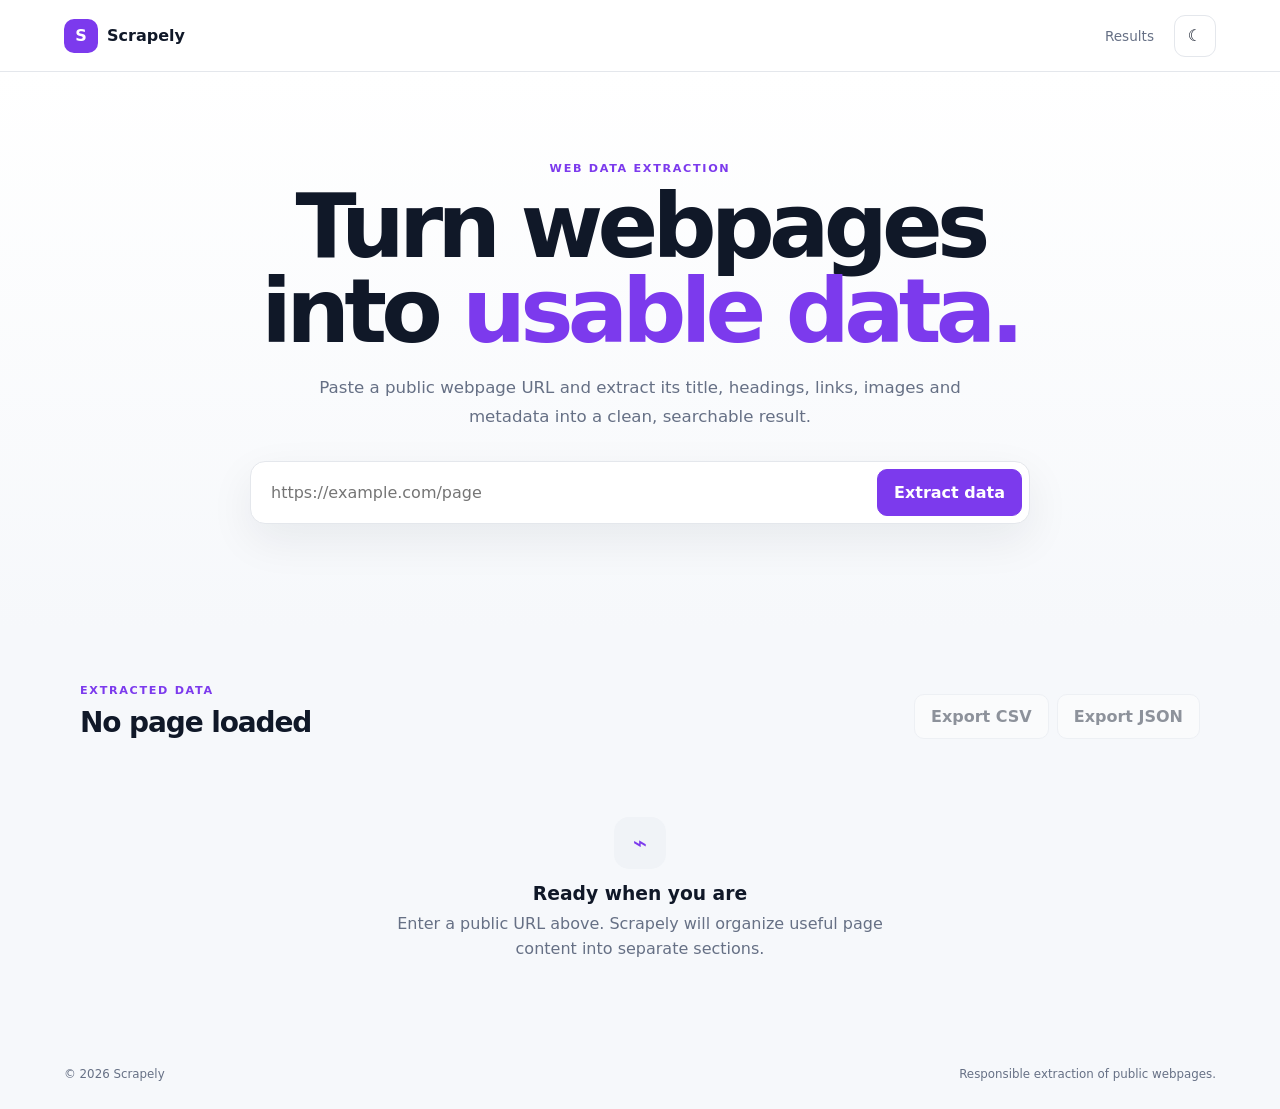
==== index.html @ bc6413c2 "first push" ====
<!doctype html>
<html lang="en">
<head>
<meta charset="UTF-8"><meta name="viewport" content="width=device-width,initial-scale=1">
<meta name="description" content="Scrapely extracts useful structured data from public webpages.">
<title>Scrapely — Web Data Extractor</title><link rel="stylesheet" href="styles.css">
</head>
<body>
<header class="topbar"><a class="brand" href="#"><span class="logo">S</span> Scrapely</a>
<nav><a href="#results">Results</a><button id="theme" class="icon">☾</button></nav></header>
<main>
<section class="hero"><div class="hero-inner"><p class="eyebrow">WEB DATA EXTRACTION</p>
<h1>Turn webpages into <span>usable data.</span></h1>
<p class="sub">Paste a public webpage URL and extract its title, headings, links, images and metadata into a clean, searchable result.</p>
<form id="extractForm"><input id="url" type="url" placeholder="https://example.com/page" required><button class="primary">Extract data</button></form>
<p id="status" class="status"></p></div></section>
<section class="container" id="results">
<div class="toolbar"><div><p class="eyebrow">EXTRACTED DATA</p><h2 id="resultTitle">No page loaded</h2></div>
<div class="toolbar-actions"><button id="csv" class="secondary" disabled>Export CSV</button><button id="json" class="secondary" disabled>Export JSON</button></div></div>
<div id="empty" class="empty"><div class="empty-icon">⌁</div><h3>Ready when you are</h3><p>Enter a public URL above. Scrapely will organize useful page content into separate sections.</p></div>
<div id="data" hidden><div class="stats">
<article><span>Headings</span><strong id="headingCount">0</strong></article><article><span>Links</span><strong id="linkCount">0</strong></article>
<article><span>Images</span><strong id="imageCount">0</strong></article><article><span>Metadata</span><strong id="metaCount">0</strong></article></div>
<div class="search-row"><input id="search" type="search" placeholder="Filter extracted content..."></div>
<div class="result-grid">
<section class="panel"><h3>Page information</h3><div id="pageInfo"></div></section>
<section class="panel"><h3>Headings</h3><div id="headings"></div></section>
<section class="panel wide"><h3>Links</h3><div id="links"></div></section>
<section class="panel wide"><h3>Images</h3><div id="images"></div></section>
<section class="panel wide"><h3>Metadata</h3><div id="metadata"></div></section>
</div></div></section>
</main>
<footer><span>© 2026 Scrapely</span><span>Responsible extraction of public webpages.</span></footer>
<div id="toast" class="toast"></div><script src="app.js"></script>
</body></html>
---- styles.css ----
*{box-sizing:border-box}:root{--bg:#f6f8fb;--surface:#fff;--soft:#f0f3f7;--text:#101828;--muted:#667085;--border:#e4e7ec;--accent:#7c3aed;--accent2:#6d28d9;--danger:#dc2626;--shadow:0 16px 45px rgba(16,24,40,.07)}body.dark{--bg:#0b1020;--surface:#121a2b;--soft:#182235;--text:#f4f7fb;--muted:#9aa7bd;--border:#26334a;--shadow:0 16px 45px rgba(0,0,0,.25)}body{margin:0;background:var(--bg);color:var(--text);font-family:Inter,system-ui,-apple-system,"Segoe UI",sans-serif}a{color:inherit}button,input{font:inherit}button{cursor:pointer}.topbar{height:72px;padding:0 5vw;display:flex;align-items:center;justify-content:space-between;background:var(--surface);border-bottom:1px solid var(--border);position:sticky;top:0;z-index:5}.brand{text-decoration:none;font-weight:850;display:flex;align-items:center;gap:9px}.logo{width:34px;height:34px;border-radius:10px;background:var(--accent);color:#fff;display:grid;place-items:center}.topbar nav{display:flex;gap:20px;align-items:center}.topbar nav a{text-decoration:none;color:var(--muted);font-size:.85rem}.icon{width:42px;height:42px;border:1px solid var(--border);border-radius:11px;background:var(--surface);color:var(--text)}.hero{padding:90px 20px 75px;background:linear-gradient(180deg,var(--surface),var(--bg))}.hero-inner{width:min(850px,100%);margin:auto;text-align:center}.eyebrow{margin:0 0 9px;color:var(--accent);font-size:.7rem;letter-spacing:.15em;font-weight:850}.hero h1{font-size:clamp(2.9rem,7vw,5.7rem);line-height:.95;letter-spacing:-.065em;margin:0 0 20px}.hero h1 span{color:var(--accent)}.sub{max-width:690px;margin:0 auto;color:var(--muted);font-size:1.04rem;line-height:1.7}.hero form{display:flex;gap:9px;max-width:780px;margin:30px auto 0;padding:7px;background:var(--surface);border:1px solid var(--border);border-radius:15px;box-shadow:var(--shadow)}input{min-height:47px;border:1px solid var(--border);border-radius:10px;background:var(--surface);color:var(--text);padding:0 13px;outline:0}.hero form input{flex:1;min-width:0;border:0}.primary,.secondary{min-height:45px;padding:0 16px;border-radius:10px;font-weight:750}.primary{border:1px solid var(--accent);background:var(--accent);color:#fff}.primary:hover{background:var(--accent2)}.secondary{border:1px solid var(--border);background:var(--surface);color:var(--text)}.secondary:disabled{opacity:.45;cursor:not-allowed}.status{min-height:20px;color:var(--muted);font-size:.8rem;margin:10px 0 0}.container{width:min(1120px,90%);margin:auto}.toolbar{display:flex;justify-content:space-between;align-items:end;gap:20px;margin:55px 0 18px}.toolbar h2{margin:0;font-size:1.75rem;letter-spacing:-.04em}.toolbar-actions{display:flex;gap:8px}.empty{text-align:center;padding:60px 20px}.empty-icon{width:52px;height:52px;border-radius:15px;background:var(--soft);display:grid;place-items:center;margin:0 auto 14px;color:var(--accent);font-size:1.5rem}.empty h3{margin:0 0 7px}.empty p{max-width:500px;margin:auto;color:var(--muted);line-height:1.6}.stats{display:grid;grid-template-columns:repeat(4,1fr);gap:13px;margin-bottom:14px}.stats article,.panel{background:var(--surface);border:1px solid var(--border);border-radius:16px;box-shadow:var(--shadow)}.stats article{padding:19px}.stats span{display:block;color:var(--muted);font-size:.78rem}.stats strong{display:block;font-size:1.7rem;margin-top:7px}.search-row{margin-bottom:14px}.search-row input{width:100%}.result-grid{display:grid;grid-template-columns:1fr 1fr;gap:14px}.panel{padding:22px;min-width:0}.panel.wide{grid-column:1/-1}.panel h3{margin:0 0 15px;font-size:1rem}.info-row{padding:10px 0;border-bottom:1px solid var(--border);display:flex;justify-content:space-between;gap:15px;font-size:.8rem}.info-row:last-child{border:0}.info-row span:first-child{color:var(--muted)}.scrollbox{max-height:300px;overflow:auto}.item{padding:10px 0;border-bottom:1px solid var(--border);font-size:.8rem;line-height:1.45}.item:last-child{border:0}.item a{color:var(--accent);text-decoration:none;word-break:break-all}.item .muted{color:var(--muted);display:block;font-size:.73rem}.image-item{display:flex;gap:12px;align-items:center;padding:10px 0;border-bottom:1px solid var(--border)}.image-item img{width:55px;height:42px;object-fit:cover;border-radius:7px;background:var(--soft)}.image-item a{color:var(--accent);font-size:.78rem;word-break:break-all}.empty-small{color:var(--muted);font-size:.82rem}.toast{position:fixed;right:20px;bottom:20px;background:#111827;color:#fff;padding:13px 16px;border-radius:11px;opacity:0;transform:translateY(15px);transition:.2s;z-index:20}.toast.show{opacity:1;transform:none}footer{padding:45px 5vw 28px;display:flex;justify-content:space-between;color:var(--muted);font-size:.74rem}@media(max-width:800px){.stats{grid-template-columns:1fr 1fr}.result-grid{grid-template-columns:1fr}.panel.wide{grid-column:auto}}@media(max-width:600px){.topbar{padding:0 4%}.topbar nav a{display:none}.hero{padding:62px 15px 50px}.hero form{display:block;padding:8px}.hero form input{width:100%;margin-bottom:8px}.hero form .primary{width:100%}.toolbar{display:block;margin-top:40px}.toolbar-actions{margin-top:14px}.toolbar-actions button{flex:1}.stats{grid-template-columns:1fr 1fr}footer{display:block;line-height:2}}
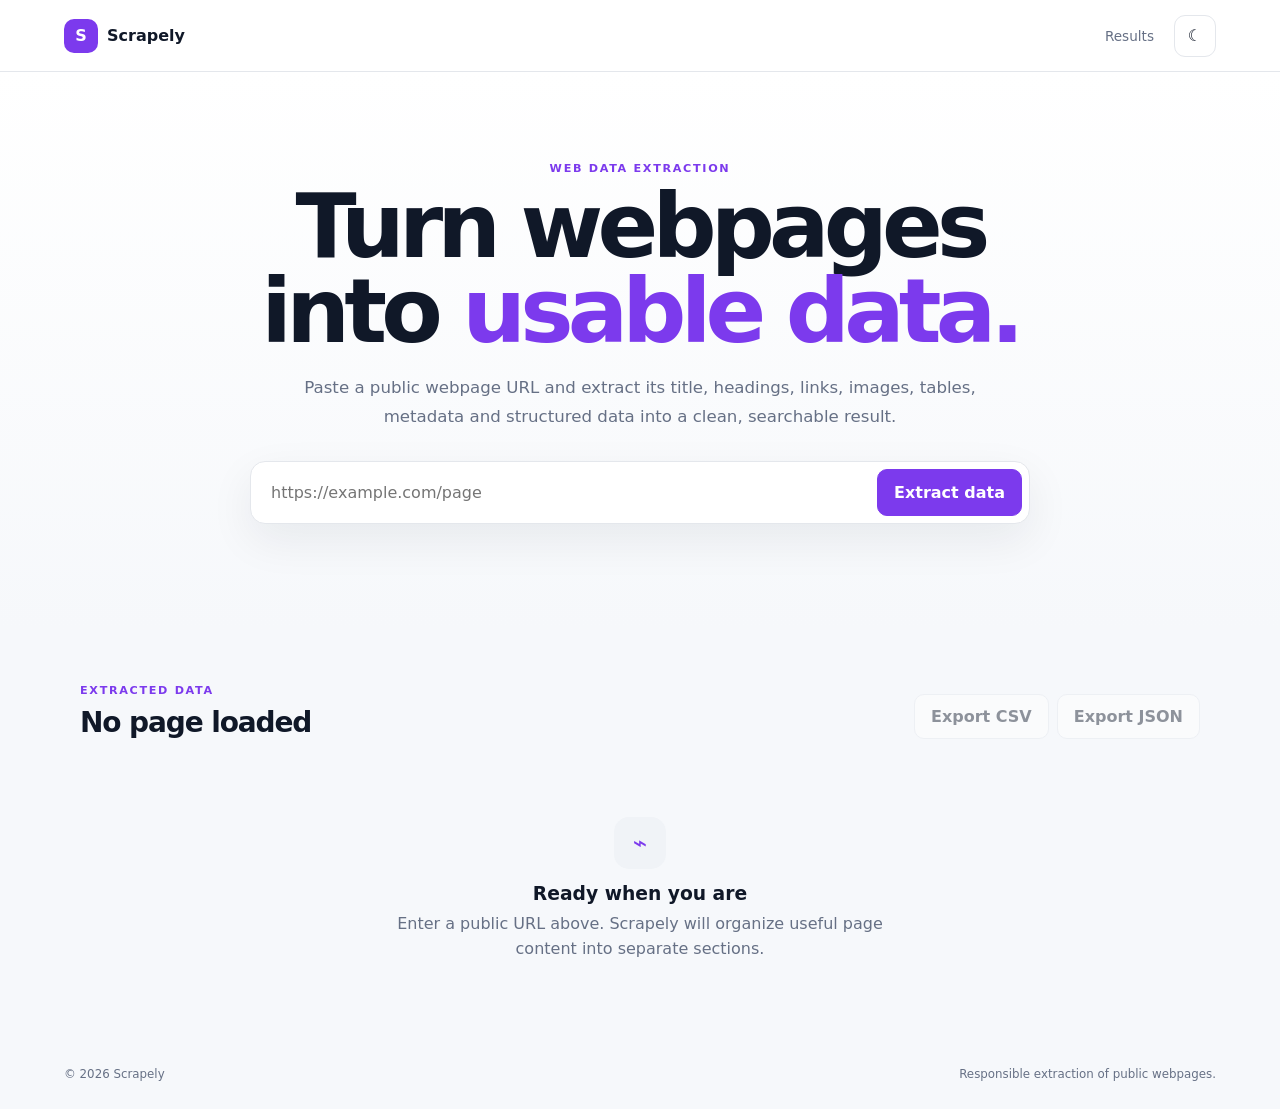
==== commit be0e24a4: "Harden extractor with SSRF protection, rate limiting and tests Split the backend into focused module" ====
--- a/index.html
+++ b/index.html
@@ -11,7 +11,7 @@
 <main>
 <section class="hero"><div class="hero-inner"><p class="eyebrow">WEB DATA EXTRACTION</p>
 <h1>Turn webpages into <span>usable data.</span></h1>
-<p class="sub">Paste a public webpage URL and extract its title, headings, links, images and metadata into a clean, searchable result.</p>
+<p class="sub">Paste a public webpage URL and extract its title, headings, links, images, tables, metadata and structured data into a clean, searchable result.</p>
 <form id="extractForm"><input id="url" type="url" placeholder="https://example.com/page" required><button class="primary">Extract data</button></form>
 <p id="status" class="status"></p></div></section>
 <section class="container" id="results">
@@ -20,14 +20,19 @@
 <div id="empty" class="empty"><div class="empty-icon">⌁</div><h3>Ready when you are</h3><p>Enter a public URL above. Scrapely will organize useful page content into separate sections.</p></div>
 <div id="data" hidden><div class="stats">
 <article><span>Headings</span><strong id="headingCount">0</strong></article><article><span>Links</span><strong id="linkCount">0</strong></article>
-<article><span>Images</span><strong id="imageCount">0</strong></article><article><span>Metadata</span><strong id="metaCount">0</strong></article></div>
+<article><span>Images</span><strong id="imageCount">0</strong></article><article><span>Metadata</span><strong id="metaCount">0</strong></article>
+<article><span>Tables</span><strong id="tableCount">0</strong></article><article><span>Structured data</span><strong id="jsonLdCount">0</strong></article>
+<article><span>Emails</span><strong id="emailCount">0</strong></article><article><span>Characters</span><strong id="charCount">0</strong></article></div>
 <div class="search-row"><input id="search" type="search" placeholder="Filter extracted content..."></div>
 <div class="result-grid">
 <section class="panel"><h3>Page information</h3><div id="pageInfo"></div></section>
 <section class="panel"><h3>Headings</h3><div id="headings"></div></section>
 <section class="panel wide"><h3>Links</h3><div id="links"></div></section>
 <section class="panel wide"><h3>Images</h3><div id="images"></div></section>
+<section class="panel wide"><h3>Tables</h3><div id="tables"></div></section>
 <section class="panel wide"><h3>Metadata</h3><div id="metadata"></div></section>
+<section class="panel wide"><h3>Structured data (JSON-LD)</h3><div id="jsonLd"></div></section>
+<section class="panel wide"><h3>Page text</h3><div id="pageText"></div></section>
 </div></div></section>
 </main>
 <footer><span>© 2026 Scrapely</span><span>Responsible extraction of public webpages.</span></footer>
--- a/styles.css
+++ b/styles.css
@@ -1 +1,6 @@
-*{box-sizing:border-box}:root{--bg:#f6f8fb;--surface:#fff;--soft:#f0f3f7;--text:#101828;--muted:#667085;--border:#e4e7ec;--accent:#7c3aed;--accent2:#6d28d9;--danger:#dc2626;--shadow:0 16px 45px rgba(16,24,40,.07)}body.dark{--bg:#0b1020;--surface:#121a2b;--soft:#182235;--text:#f4f7fb;--muted:#9aa7bd;--border:#26334a;--shadow:0 16px 45px rgba(0,0,0,.25)}body{margin:0;background:var(--bg);color:var(--text);font-family:Inter,system-ui,-apple-system,"Segoe UI",sans-serif}a{color:inherit}button,input{font:inherit}button{cursor:pointer}.topbar{height:72px;padding:0 5vw;display:flex;align-items:center;justify-content:space-between;background:var(--surface);border-bottom:1px solid var(--border);position:sticky;top:0;z-index:5}.brand{text-decoration:none;font-weight:850;display:flex;align-items:center;gap:9px}.logo{width:34px;height:34px;border-radius:10px;background:var(--accent);color:#fff;display:grid;place-items:center}.topbar nav{display:flex;gap:20px;align-items:center}.topbar nav a{text-decoration:none;color:var(--muted);font-size:.85rem}.icon{width:42px;height:42px;border:1px solid var(--border);border-radius:11px;background:var(--surface);color:var(--text)}.hero{padding:90px 20px 75px;background:linear-gradient(180deg,var(--surface),var(--bg))}.hero-inner{width:min(850px,100%);margin:auto;text-align:center}.eyebrow{margin:0 0 9px;color:var(--accent);font-size:.7rem;letter-spacing:.15em;font-weight:850}.hero h1{font-size:clamp(2.9rem,7vw,5.7rem);line-height:.95;letter-spacing:-.065em;margin:0 0 20px}.hero h1 span{color:var(--accent)}.sub{max-width:690px;margin:0 auto;color:var(--muted);font-size:1.04rem;line-height:1.7}.hero form{display:flex;gap:9px;max-width:780px;margin:30px auto 0;padding:7px;background:var(--surface);border:1px solid var(--border);border-radius:15px;box-shadow:var(--shadow)}input{min-height:47px;border:1px solid var(--border);border-radius:10px;background:var(--surface);color:var(--text);padding:0 13px;outline:0}.hero form input{flex:1;min-width:0;border:0}.primary,.secondary{min-height:45px;padding:0 16px;border-radius:10px;font-weight:750}.primary{border:1px solid var(--accent);background:var(--accent);color:#fff}.primary:hover{background:var(--accent2)}.secondary{border:1px solid var(--border);background:var(--surface);color:var(--text)}.secondary:disabled{opacity:.45;cursor:not-allowed}.status{min-height:20px;color:var(--muted);font-size:.8rem;margin:10px 0 0}.container{width:min(1120px,90%);margin:auto}.toolbar{display:flex;justify-content:space-between;align-items:end;gap:20px;margin:55px 0 18px}.toolbar h2{margin:0;font-size:1.75rem;letter-spacing:-.04em}.toolbar-actions{display:flex;gap:8px}.empty{text-align:center;padding:60px 20px}.empty-icon{width:52px;height:52px;border-radius:15px;background:var(--soft);display:grid;place-items:center;margin:0 auto 14px;color:var(--accent);font-size:1.5rem}.empty h3{margin:0 0 7px}.empty p{max-width:500px;margin:auto;color:var(--muted);line-height:1.6}.stats{display:grid;grid-template-columns:repeat(4,1fr);gap:13px;margin-bottom:14px}.stats article,.panel{background:var(--surface);border:1px solid var(--border);border-radius:16px;box-shadow:var(--shadow)}.stats article{padding:19px}.stats span{display:block;color:var(--muted);font-size:.78rem}.stats strong{display:block;font-size:1.7rem;margin-top:7px}.search-row{margin-bottom:14px}.search-row input{width:100%}.result-grid{display:grid;grid-template-columns:1fr 1fr;gap:14px}.panel{padding:22px;min-width:0}.panel.wide{grid-column:1/-1}.panel h3{margin:0 0 15px;font-size:1rem}.info-row{padding:10px 0;border-bottom:1px solid var(--border);display:flex;justify-content:space-between;gap:15px;font-size:.8rem}.info-row:last-child{border:0}.info-row span:first-child{color:var(--muted)}.scrollbox{max-height:300px;overflow:auto}.item{padding:10px 0;border-bottom:1px solid var(--border);font-size:.8rem;line-height:1.45}.item:last-child{border:0}.item a{color:var(--accent);text-decoration:none;word-break:break-all}.item .muted{color:var(--muted);display:block;font-size:.73rem}.image-item{display:flex;gap:12px;align-items:center;padding:10px 0;border-bottom:1px solid var(--border)}.image-item img{width:55px;height:42px;object-fit:cover;border-radius:7px;background:var(--soft)}.image-item a{color:var(--accent);font-size:.78rem;word-break:break-all}.empty-small{color:var(--muted);font-size:.82rem}.toast{position:fixed;right:20px;bottom:20px;background:#111827;color:#fff;padding:13px 16px;border-radius:11px;opacity:0;transform:translateY(15px);transition:.2s;z-index:20}.toast.show{opacity:1;transform:none}footer{padding:45px 5vw 28px;display:flex;justify-content:space-between;color:var(--muted);font-size:.74rem}@media(max-width:800px){.stats{grid-template-columns:1fr 1fr}.result-grid{grid-template-columns:1fr}.panel.wide{grid-column:auto}}@media(max-width:600px){.topbar{padding:0 4%}.topbar nav a{display:none}.hero{padding:62px 15px 50px}.hero form{display:block;padding:8px}.hero form input{width:100%;margin-bottom:8px}.hero form .primary{width:100%}.toolbar{display:block;margin-top:40px}.toolbar-actions{margin-top:14px}.toolbar-actions button{flex:1}.stats{grid-template-columns:1fr 1fr}footer{display:block;line-height:2}}+*{box-sizing:border-box}:root{--bg:#f6f8fb;--surface:#fff;--soft:#f0f3f7;--text:#101828;--muted:#667085;--border:#e4e7ec;--accent:#7c3aed;--accent2:#6d28d9;--danger:#dc2626;--shadow:0 16px 45px rgba(16,24,40,.07)}body.dark{--bg:#0b1020;--surface:#121a2b;--soft:#182235;--text:#f4f7fb;--muted:#9aa7bd;--border:#26334a;--shadow:0 16px 45px rgba(0,0,0,.25)}body{margin:0;background:var(--bg);color:var(--text);font-family:Inter,system-ui,-apple-system,"Segoe UI",sans-serif}a{color:inherit}button,input{font:inherit}button{cursor:pointer}.topbar{height:72px;padding:0 5vw;display:flex;align-items:center;justify-content:space-between;background:var(--surface);border-bottom:1px solid var(--border);position:sticky;top:0;z-index:5}.brand{text-decoration:none;font-weight:850;display:flex;align-items:center;gap:9px}.logo{width:34px;height:34px;border-radius:10px;background:var(--accent);color:#fff;display:grid;place-items:center}.topbar nav{display:flex;gap:20px;align-items:center}.topbar nav a{text-decoration:none;color:var(--muted);font-size:.85rem}.icon{width:42px;height:42px;border:1px solid var(--border);border-radius:11px;background:var(--surface);color:var(--text)}.hero{padding:90px 20px 75px;background:linear-gradient(180deg,var(--surface),var(--bg))}.hero-inner{width:min(850px,100%);margin:auto;text-align:center}.eyebrow{margin:0 0 9px;color:var(--accent);font-size:.7rem;letter-spacing:.15em;font-weight:850}.hero h1{font-size:clamp(2.9rem,7vw,5.7rem);line-height:.95;letter-spacing:-.065em;margin:0 0 20px}.hero h1 span{color:var(--accent)}.sub{max-width:690px;margin:0 auto;color:var(--muted);font-size:1.04rem;line-height:1.7}.hero form{display:flex;gap:9px;max-width:780px;margin:30px auto 0;padding:7px;background:var(--surface);border:1px solid var(--border);border-radius:15px;box-shadow:var(--shadow)}input{min-height:47px;border:1px solid var(--border);border-radius:10px;background:var(--surface);color:var(--text);padding:0 13px;outline:0}.hero form input{flex:1;min-width:0;border:0}.primary,.secondary{min-height:45px;padding:0 16px;border-radius:10px;font-weight:750}.primary{border:1px solid var(--accent);background:var(--accent);color:#fff}.primary:hover{background:var(--accent2)}.secondary{border:1px solid var(--border);background:var(--surface);color:var(--text)}.secondary:disabled{opacity:.45;cursor:not-allowed}.status{min-height:20px;color:var(--muted);font-size:.8rem;margin:10px 0 0}.container{width:min(1120px,90%);margin:auto}.toolbar{display:flex;justify-content:space-between;align-items:end;gap:20px;margin:55px 0 18px}.toolbar h2{margin:0;font-size:1.75rem;letter-spacing:-.04em}.toolbar-actions{display:flex;gap:8px}.empty{text-align:center;padding:60px 20px}.empty-icon{width:52px;height:52px;border-radius:15px;background:var(--soft);display:grid;place-items:center;margin:0 auto 14px;color:var(--accent);font-size:1.5rem}.empty h3{margin:0 0 7px}.empty p{max-width:500px;margin:auto;color:var(--muted);line-height:1.6}.stats{display:grid;grid-template-columns:repeat(4,1fr);gap:13px;margin-bottom:14px}.stats article,.panel{background:var(--surface);border:1px solid var(--border);border-radius:16px;box-shadow:var(--shadow)}.stats article{padding:19px}.stats span{display:block;color:var(--muted);font-size:.78rem}.stats strong{display:block;font-size:1.7rem;margin-top:7px}.search-row{margin-bottom:14px}.search-row input{width:100%}.result-grid{display:grid;grid-template-columns:1fr 1fr;gap:14px}.panel{padding:22px;min-width:0}.panel.wide{grid-column:1/-1}.panel h3{margin:0 0 15px;font-size:1rem}.info-row{padding:10px 0;border-bottom:1px solid var(--border);display:flex;justify-content:space-between;gap:15px;font-size:.8rem}.info-row:last-child{border:0}.info-row span:first-child{color:var(--muted)}.scrollbox{max-height:300px;overflow:auto}.item{padding:10px 0;border-bottom:1px solid var(--border);font-size:.8rem;line-height:1.45}.item:last-child{border:0}.item a{color:var(--accent);text-decoration:none;word-break:break-all}.item .muted{color:var(--muted);display:block;font-size:.73rem}.image-item{display:flex;gap:12px;align-items:center;padding:10px 0;border-bottom:1px solid var(--border)}.image-item img{width:55px;height:42px;object-fit:cover;border-radius:7px;background:var(--soft)}.image-item a{color:var(--accent);font-size:.78rem;word-break:break-all}.empty-small{color:var(--muted);font-size:.82rem}
+.data-table{width:100%;margin-top:9px;border-collapse:collapse;font-size:.74rem}
+.data-table th,.data-table td{border:1px solid var(--border);padding:5px 8px;text-align:left}
+.data-table th{background:var(--soft);font-weight:700;white-space:nowrap}
+.code{margin:7px 0 0;padding:10px;background:var(--soft);border-radius:9px;font-size:.72rem;line-height:1.5;white-space:pre-wrap;word-break:break-word;max-height:220px;overflow:auto;font-family:ui-monospace,SFMono-Regular,Menlo,Consolas,monospace}
+.prose{margin:0;font-size:.8rem;line-height:1.7;color:var(--muted);white-space:pre-wrap;word-break:break-word}.toast{position:fixed;right:20px;bottom:20px;background:#111827;color:#fff;padding:13px 16px;border-radius:11px;opacity:0;transform:translateY(15px);transition:.2s;z-index:20}.toast.show{opacity:1;transform:none}footer{padding:45px 5vw 28px;display:flex;justify-content:space-between;color:var(--muted);font-size:.74rem}@media(max-width:800px){.stats{grid-template-columns:1fr 1fr}.result-grid{grid-template-columns:1fr}.panel.wide{grid-column:auto}}@media(max-width:600px){.topbar{padding:0 4%}.topbar nav a{display:none}.hero{padding:62px 15px 50px}.hero form{display:block;padding:8px}.hero form input{width:100%;margin-bottom:8px}.hero form .primary{width:100%}.toolbar{display:block;margin-top:40px}.toolbar-actions{margin-top:14px}.toolbar-actions button{flex:1}.stats{grid-template-columns:1fr 1fr}footer{display:block;line-height:2}}
